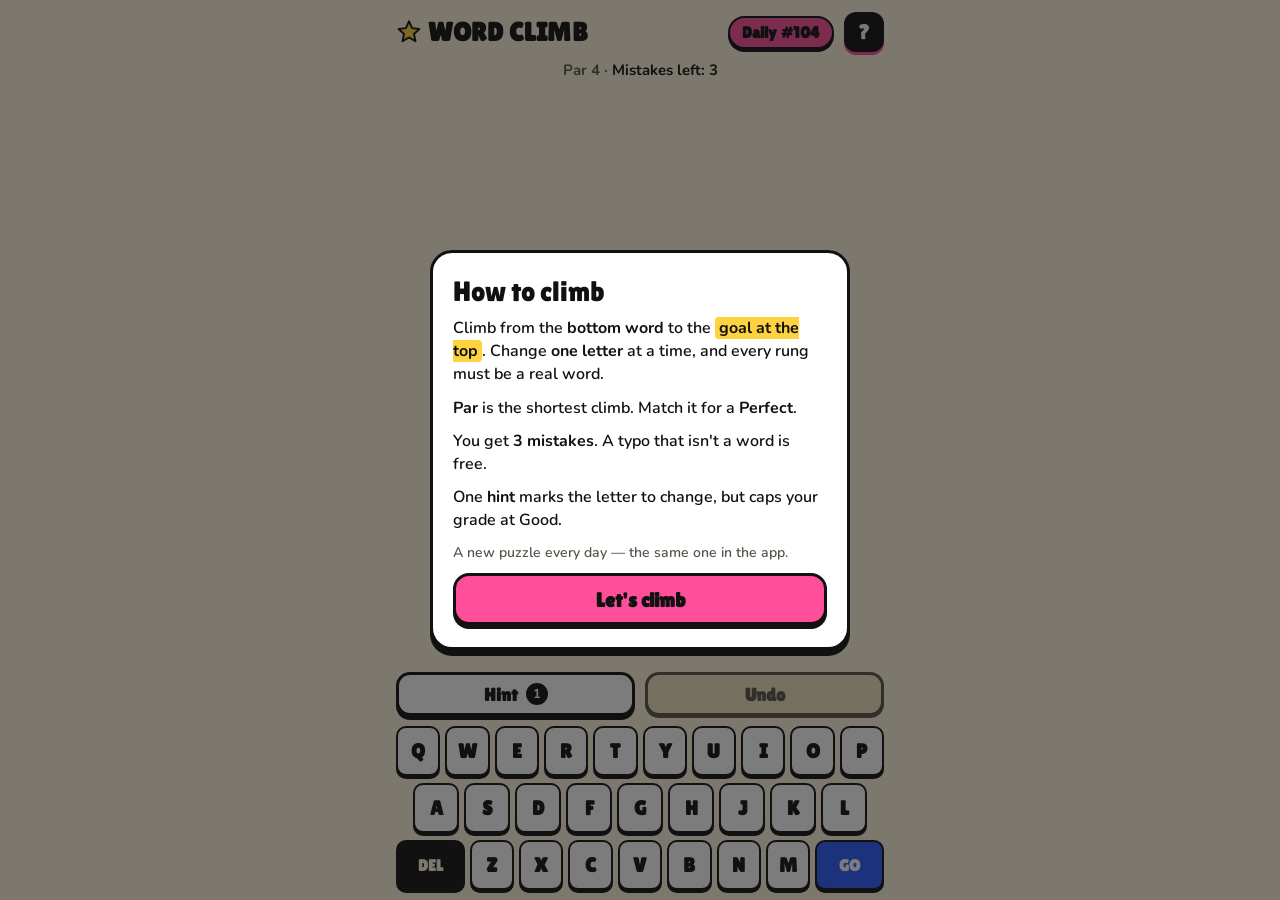
==== daily/index.html @ 74687cb7 "Daily in the browser: today's word ladder, same puzzle as the app; home page links to it" ====
<!doctype html>
<html lang="en">
<head>
<meta charset="utf-8">
<meta name="viewport" content="width=device-width, initial-scale=1, viewport-fit=cover">
<title>Word Climb Daily</title>
<meta name="description" content="Today's word ladder. Climb from one word to another, one letter at a time. A new puzzle every day.">
<meta name="theme-color" content="#FFF6E0">
<meta property="og:type" content="website">
<meta property="og:title" content="Word Climb Daily">
<meta property="og:description" content="Today's word ladder: climb from one word to another, one letter at a time. Can you match par?">
<meta property="og:url" content="https://wordclimb.github.io/daily/">
<meta property="og:image" content="https://wordclimb.github.io/daily/og-image.png">
<meta property="og:image:width" content="1024">
<meta property="og:image:height" content="500">
<meta name="twitter:card" content="summary_large_image">
<link rel="icon" type="image/png" href="icon.png">
<link rel="apple-touch-icon" href="icon.png">
<link rel="preconnect" href="https://fonts.googleapis.com">
<link rel="preconnect" href="https://fonts.gstatic.com" crossorigin>
<link href="https://fonts.googleapis.com/css2?family=Lilita+One&family=Nunito:wght@600;700;800&display=swap" rel="stylesheet">
<link rel="stylesheet" href="daily.css">
</head>
<body>
<div class="app">
  <header class="top">
    <div class="brand">
      <svg class="star" viewBox="0 0 24 24" aria-hidden="true"><path d="M12 2.2l2.9 6.2 6.7.8-5 4.6 1.4 6.7L12 17.1l-6 3.4 1.4-6.7-5-4.6 6.7-.8z"/></svg>
      <span class="word">WORD CLIMB</span>
    </div>
    <span class="pill" id="dayLabel">Daily</span>
    <button class="chip" id="helpBtn" aria-label="How to play">?</button>
  </header>
  <p class="hud" id="hud" aria-live="polite"></p>

  <main class="board-wrap" id="boardWrap">
    <div class="board" id="board" aria-label="The ladder"></div>
  </main>

  <p class="message" id="message" role="status" aria-live="polite"></p>

  <div class="powers">
    <button class="power" id="hintBtn"><span>Hint</span><span class="badge" id="hintBadge">1</span></button>
    <button class="power" id="undoBtn">Undo</button>
    <button class="power hero hidden" id="resultsBtn">Results</button>
  </div>

  <div class="keyboard" id="keyboard" aria-label="Keyboard"></div>
</div>

<div class="scrim hidden" id="helpModal" role="dialog" aria-modal="true" aria-labelledby="helpTitle">
  <div class="card">
    <h2 id="helpTitle">How to climb</h2>
    <p>Climb from the <b>bottom word</b> to the <b class="goal-word">goal at the top</b>. Change <b>one letter</b> at a time, and every rung must be a real word.</p>
    <p><b>Par</b> is the shortest climb. Match it for a <b>Perfect</b>.</p>
    <p>You get <b>3 mistakes</b>. A typo that isn't a word is free.</p>
    <p>One <b>hint</b> marks the letter to change, but caps your grade at Good.</p>
    <p class="small">A new puzzle every day — the same one in the app.</p>
    <button class="btn hero" id="helpClose">Let's climb</button>
  </div>
</div>

<div class="scrim hidden" id="resultsModal" role="dialog" aria-modal="true" aria-labelledby="gradeLabel">
  <div class="card results">
    <button class="close" id="resultsClose" aria-label="Close">✕</button>
    <div class="hero-card" id="heroCard">
      <span class="kicker" id="resultsDay"></span>
      <span class="grade" id="gradeLabel"></span>
      <span class="stars" id="starsLabel" aria-hidden="true"></span>
      <span class="route" id="routeLabel"></span>
    </div>
    <div class="facts">
      <div class="fact"><span class="k">Par → You</span><span class="v" id="parFact"></span><span class="s" id="parNote"></span></div>
      <div class="fact"><span class="k">Streak</span><span class="v" id="streakFact"></span><span class="s" id="bestNote"></span></div>
    </div>
    <div class="path" id="pathRows" aria-label="Your path"></div>
    <button class="btn hero" id="shareBtn">Share result</button>
    <p class="next" id="nextLabel"></p>
    <div class="cta" id="cta"></div>
  </div>
</div>

<script src="data.js"></script>
<script src="daily.js"></script>
</body>
</html>
---- daily/daily.css ----
/* Word Climb Daily — the app's "Bold Pop" look: cream ground, ink outlines, hard offset shadows. */
:root {
  --cream: #FFF6E0;
  --paper: #FFFFFF;
  --ink: #111111;
  --muted: #5A554B;
  --panel: #F1E4C3;
  --cobalt: #2D5BFF;
  --pink: #FF4F9A;
  --mint: #2ED48B;
  --sun: #FFD23F;
  --alert: #D13438;
  --display: "Lilita One", "Arial Rounded MT Bold", system-ui, sans-serif;
  --body: "Nunito", system-ui, -apple-system, "Segoe UI", Roboto, sans-serif;
  /* A tile fits five across the rails and eight rows above the keyboard; on short phones it stops
     at 34px and the ladder scrolls instead. */
  --tile: min(54px, calc((100vw - 132px) / 5), max(34px, calc((100svh - 430px) / 7.5)));
  --gap: max(5px, calc(var(--tile) * 0.13));
}

* { box-sizing: border-box; }
html, body { margin: 0; height: 100%; background: var(--cream); color: var(--ink); }
body { font-family: var(--body); font-weight: 700; -webkit-tap-highlight-color: transparent; }
button { font: inherit; color: inherit; cursor: pointer; }
.hidden { display: none !important; }

.app {
  display: flex; flex-direction: column; height: 100svh; max-width: 520px; margin: 0 auto;
  padding: max(12px, env(safe-area-inset-top)) 16px max(10px, env(safe-area-inset-bottom));
}

/* ── header ─────────────────────────────────────────────────────────── */
.top { display: flex; align-items: center; gap: 10px; }
.brand { display: flex; align-items: center; gap: 6px; flex: 1; min-width: 0; }
.brand .word { font-family: var(--display); font-size: 26px; letter-spacing: .5px; white-space: nowrap; }
.star { width: 26px; height: 26px; fill: var(--sun); stroke: var(--ink); stroke-width: 1.8; stroke-linejoin: round; }
.pill {
  font-family: var(--display); font-size: 16px; padding: 5px 12px; border: 2.5px solid var(--ink);
  border-radius: 999px; background: var(--pink); box-shadow: 0 3px 0 var(--ink); white-space: nowrap;
}
.chip {
  width: 40px; height: 40px; border-radius: 12px; border: none; background: var(--ink); color: var(--cream);
  font-family: var(--display); font-size: 20px; box-shadow: 0 3px 0 var(--pink);
}
.hud { margin: 8px 0 0; text-align: center; color: var(--muted); font-size: 15px; min-height: 20px; }
.hud .left { color: var(--ink); }
.hud .low { color: var(--alert); }

/* ── the ladder ─────────────────────────────────────────────────────── */
.board-wrap { flex: 1; overflow-y: auto; display: flex; justify-content: center; padding: 10px 0 6px; }
.board { position: relative; display: flex; flex-direction: column; gap: var(--gap); padding: 0 26px; margin: auto 0; }
.board::before, .board::after {           /* the rails */
  content: ""; position: absolute; top: -6px; bottom: -10px; width: 6px; border-radius: 3px; background: var(--ink);
}
.board::before { left: 4px; }
.board::after { right: 4px; }
.row { position: relative; display: flex; gap: var(--gap); justify-content: center; }
.row::before {                            /* the rung behind the tiles */
  content: ""; position: absolute; left: -22px; right: -22px; top: 50%; height: 5px; margin-top: -2.5px;
  background: var(--ink); z-index: 0;
}
.row.ground::after {                      /* the ground under the start word */
  content: ""; position: absolute; left: -34px; right: -34px; bottom: calc(var(--gap) * -1 - 10px); height: 6px;
  border-radius: 3px; background: var(--ink);
}
.tile {
  position: relative; z-index: 1; width: var(--tile); height: var(--tile); display: grid; place-items: center;
  border: 3px solid var(--ink); border-radius: calc(var(--tile) * 0.2); background: var(--paper);
  box-shadow: 0 4px 0 var(--ink); font-family: var(--display); font-size: calc(var(--tile) * 0.55);
  text-transform: uppercase; line-height: 1;
}
.tile.goal { background: var(--sun); }
.tile.rung { background: var(--mint); }
.tile.changed { background: var(--pink); }
.tile.empty { background: var(--paper); }
.tile.caret { border-color: var(--cobalt); box-shadow: 0 4px 0 var(--cobalt), 0 0 0 3px rgba(45, 91, 255, .22); }
.tile.hint { background: var(--sun); border-style: dashed; }
.row.input.bad .tile { border-color: var(--alert); color: var(--alert); }

/* ── message, power-ups ─────────────────────────────────────────────── */
.message { min-height: 22px; margin: 6px 0 4px; text-align: center; font-size: 15px; color: var(--ink); }
.message.bad { color: var(--alert); }
.message.good { color: #1b8a59; }
.powers { display: flex; gap: 10px; margin-bottom: 10px; }
.power {
  flex: 1; position: relative; display: flex; align-items: center; justify-content: center; gap: 8px;
  height: 44px; border: 3px solid var(--ink); border-radius: 14px; background: var(--paper);
  box-shadow: 0 4px 0 var(--ink); font-family: var(--display); font-size: 18px;
}
.power:disabled { background: var(--panel); color: var(--muted); box-shadow: 0 2px 0 var(--muted); border-color: var(--muted); cursor: default; }
.power.hero, .btn.hero { background: var(--pink); }
.badge {
  min-width: 22px; height: 22px; padding: 0 6px; border-radius: 11px; background: var(--ink); color: var(--cream);
  font-family: var(--body); font-size: 13px; display: inline-grid; place-items: center;
}

/* ── keyboard ───────────────────────────────────────────────────────── */
.keyboard { display: flex; flex-direction: column; gap: 7px; user-select: none; }
.krow { display: flex; gap: 5px; justify-content: center; }
.key {
  flex: 1; max-width: 46px; height: 50px; border: 2.5px solid var(--ink); border-radius: 10px; background: var(--paper);
  box-shadow: 0 3px 0 var(--ink); font-family: var(--display); font-size: 20px; padding: 0; touch-action: manipulation;
}
.key.wide { flex: 1.6; max-width: 74px; font-size: 16px; }
.key.del { background: var(--ink); color: var(--cream); }
.key.go { background: var(--cobalt); color: var(--paper); }
.key:active, .power:active, .btn:active { transform: translateY(3px); box-shadow: 0 1px 0 var(--ink); }
.key:disabled { opacity: .45; transform: none; }

/* ── modals ─────────────────────────────────────────────────────────── */
.scrim {
  position: fixed; inset: 0; z-index: 10; display: grid; place-items: center; padding: 16px;
  background: rgba(17, 17, 17, .55);
}
.card {
  position: relative; width: 100%; max-width: 420px; max-height: calc(100svh - 32px); overflow-y: auto;
  padding: 22px 20px; border: 3px solid var(--ink); border-radius: 22px; background: var(--paper);
  box-shadow: 0 6px 0 var(--ink);
}
.card h2 { font-family: var(--display); font-weight: 400; font-size: 28px; margin: 0 0 10px; }
.card p { font-size: 16px; line-height: 1.45; margin: 0 0 10px; font-weight: 600; }
.card .small { color: var(--muted); font-size: 14px; }
.goal-word { background: var(--sun); padding: 0 4px; border-radius: 4px; }
.btn {
  display: block; width: 100%; height: 52px; margin-top: 8px; border: 3px solid var(--ink); border-radius: 16px;
  background: var(--paper); box-shadow: 0 4px 0 var(--ink); font-family: var(--display); font-size: 20px;
  text-decoration: none; text-align: center; line-height: 46px;
}
.close {
  position: absolute; top: 12px; right: 12px; z-index: 2; width: 36px; height: 36px; border-radius: 10px;
  border: none; background: var(--ink); color: var(--cream); font-size: 16px;
}
.hero-card {
  display: grid; grid-template-columns: 1fr auto; gap: 2px 8px; padding: 16px; margin-bottom: 12px;
  border: 3px solid var(--ink); border-radius: 18px; background: var(--pink); box-shadow: 0 4px 0 var(--ink);
}
.hero-card.failed { background: var(--panel); }
.kicker { grid-column: 1 / -1; font-size: 13px; letter-spacing: 1px; text-transform: uppercase; }
.grade { font-family: var(--display); font-size: 44px; line-height: 1.05; text-transform: uppercase; }
.stars { align-self: center; font-size: 30px; letter-spacing: 2px; color: var(--sun); -webkit-text-stroke: 1.5px var(--ink); }
.route { grid-column: 1 / -1; font-size: 15px; text-transform: uppercase; }
.facts { display: grid; grid-template-columns: 1fr 1fr; gap: 10px; margin-bottom: 12px; }
.fact {
  display: flex; flex-direction: column; gap: 2px; padding: 12px; border: 3px solid var(--ink); border-radius: 16px;
  background: var(--paper); box-shadow: 0 3px 0 var(--ink);
}
.fact:last-child { background: var(--mint); }
.fact .k { font-size: 12px; letter-spacing: 1px; text-transform: uppercase; }
.fact .v { font-family: var(--display); font-size: 28px; }
.fact .s { font-size: 13px; color: var(--muted); }
.fact:last-child .s { color: var(--ink); }
.path { display: flex; flex-wrap: wrap; gap: 6px; justify-content: center; margin-bottom: 6px; }
.dot { width: 24px; height: 24px; border: 2.5px solid var(--ink); border-radius: 7px; }
.dot.c0 { background: var(--mint); }
.dot.c1 { background: var(--sun); }
.dot.c2 { background: var(--ink); }
.next { text-align: center; color: var(--muted); font-size: 14px; margin: 10px 0 4px; }
.cta { margin-top: 10px; padding: 14px; border: 3px solid var(--ink); border-radius: 16px; background: var(--cream); }
.cta p { font-size: 15px; margin: 0 0 4px; }
.cta .btn { background: var(--cobalt); color: var(--paper); }
.cta .fine { font-size: 13px; color: var(--muted); margin-top: 8px; }
.cta a { color: var(--cobalt); }

/* ── motion (off when the player asks for less) ─────────────────────── */
@keyframes pop { 0% { transform: scale(.82); } 60% { transform: scale(1.08); } 100% { transform: scale(1); } }
@keyframes shake { 0%, 100% { transform: translateX(0); } 20%, 60% { transform: translateX(-7px); } 40%, 80% { transform: translateX(7px); } }
@keyframes rise { from { transform: translateY(14px); opacity: 0; } to { transform: none; opacity: 1; } }
.tile.pop { animation: pop .16s ease-out; }
.row.shake { animation: shake .32s ease-in-out; }
.row.new .tile { animation: rise .28s ease-out both; }
.card { animation: rise .25s ease-out; }
@media (prefers-reduced-motion: reduce) {
  .tile.pop, .row.shake, .row.new .tile, .card { animation: none; }
}
@media (max-height: 640px) { .brand .word { font-size: 22px; } .key { height: 44px; } }
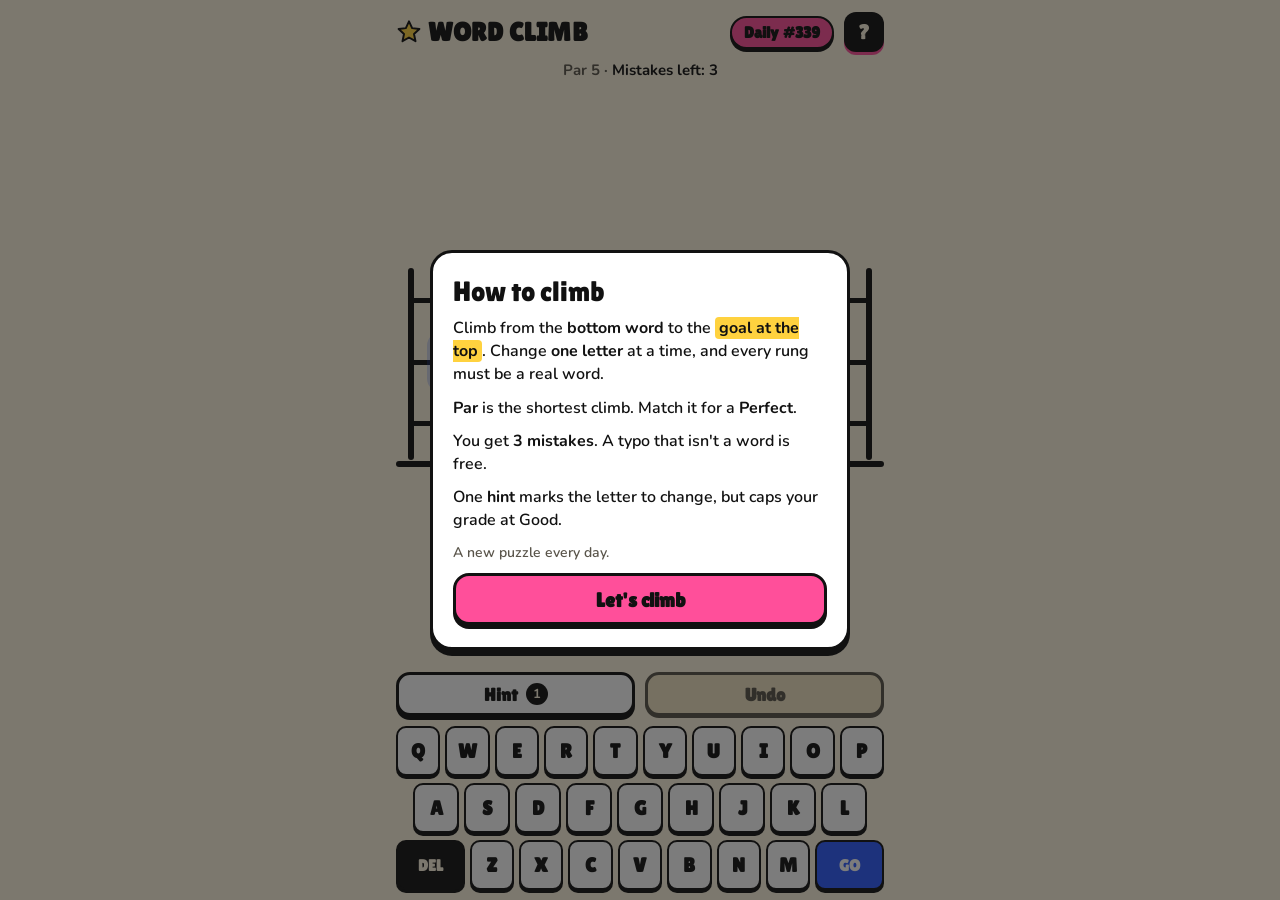
==== commit 6198a494: "Daily help: drop 'same one in the app' until the app update ships" ====
--- a/daily/index.html
+++ b/daily/index.html
@@ -55,7 +55,7 @@
     <p><b>Par</b> is the shortest climb. Match it for a <b>Perfect</b>.</p>
     <p>You get <b>3 mistakes</b>. A typo that isn't a word is free.</p>
     <p>One <b>hint</b> marks the letter to change, but caps your grade at Good.</p>
-    <p class="small">A new puzzle every day — the same one in the app.</p>
+    <p class="small">A new puzzle every day.</p>
     <button class="btn hero" id="helpClose">Let's climb</button>
   </div>
 </div>
--- a/daily/daily.css
+++ b/daily/daily.css
@@ -12,9 +12,10 @@
   --alert: #D13438;
   --display: "Lilita One", "Arial Rounded MT Bold", system-ui, sans-serif;
   --body: "Nunito", system-ui, -apple-system, "Segoe UI", Roboto, sans-serif;
-  /* A tile fits five across the rails and eight rows above the keyboard; on short phones it stops
-     at 34px and the ladder scrolls instead. */
-  --tile: min(54px, calc((100vw - 132px) / 5), max(34px, calc((100svh - 430px) / 7.5)));
+  /* A tile fits the day's word (3-7 letters, --len set by daily.js) across the rails and eight rows
+     above the keyboard; on short phones it stops at 34px and the ladder scrolls instead. */
+  --len: 5;
+  --tile: min(54px, calc((100vw - 132px) / var(--len)), max(34px, calc((100svh - 430px) / 7.5)));
   --gap: max(5px, calc(var(--tile) * 0.13));
 }
 
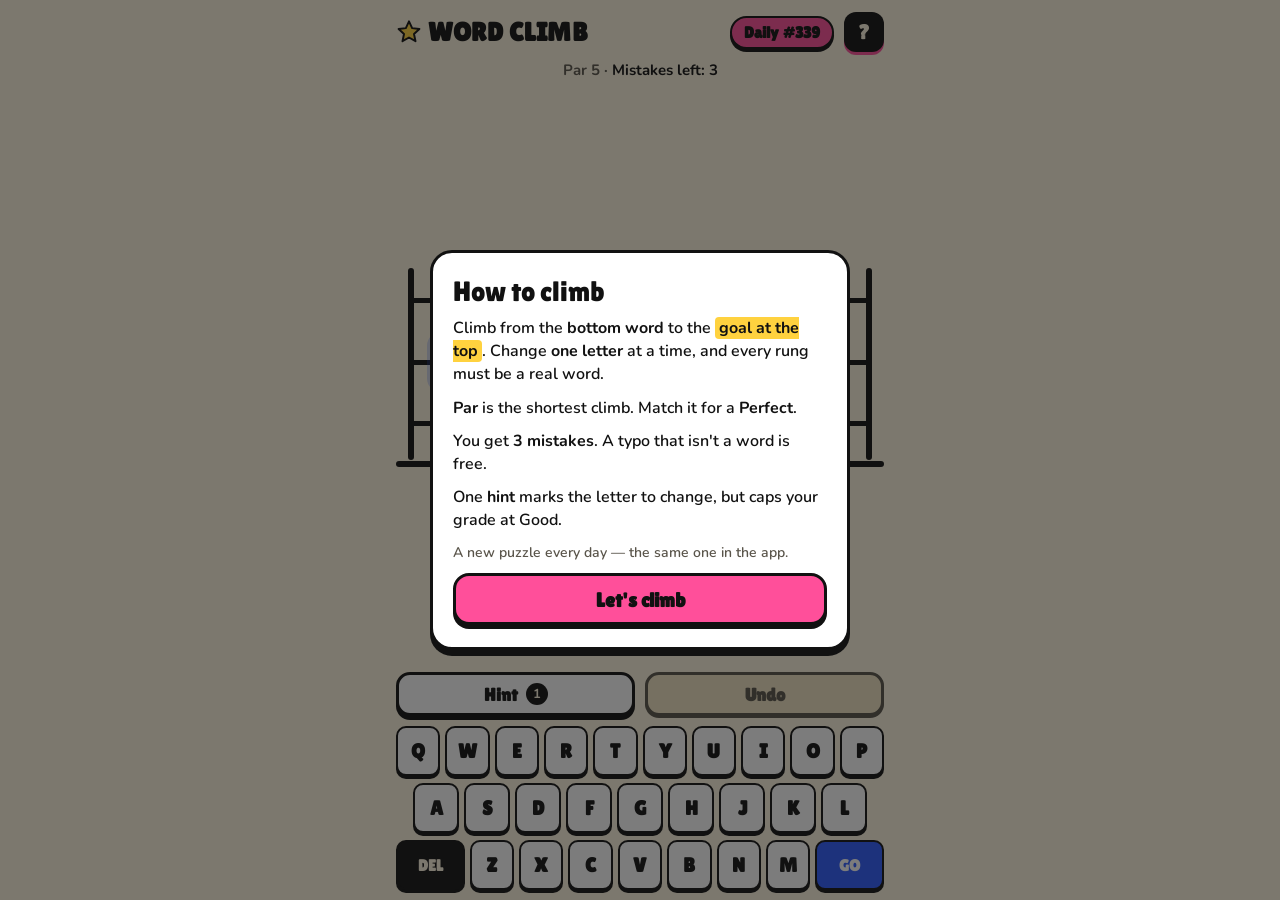
==== commit 043a8c75: "Daily help: the same puzzle as the app again (1.0.4 is out)" ====
--- a/daily/index.html
+++ b/daily/index.html
@@ -55,7 +55,7 @@
     <p><b>Par</b> is the shortest climb. Match it for a <b>Perfect</b>.</p>
     <p>You get <b>3 mistakes</b>. A typo that isn't a word is free.</p>
     <p>One <b>hint</b> marks the letter to change, but caps your grade at Good.</p>
-    <p class="small">A new puzzle every day.</p>
+    <p class="small">A new puzzle every day — the same one in the app.</p>
     <button class="btn hero" id="helpClose">Let's climb</button>
   </div>
 </div>
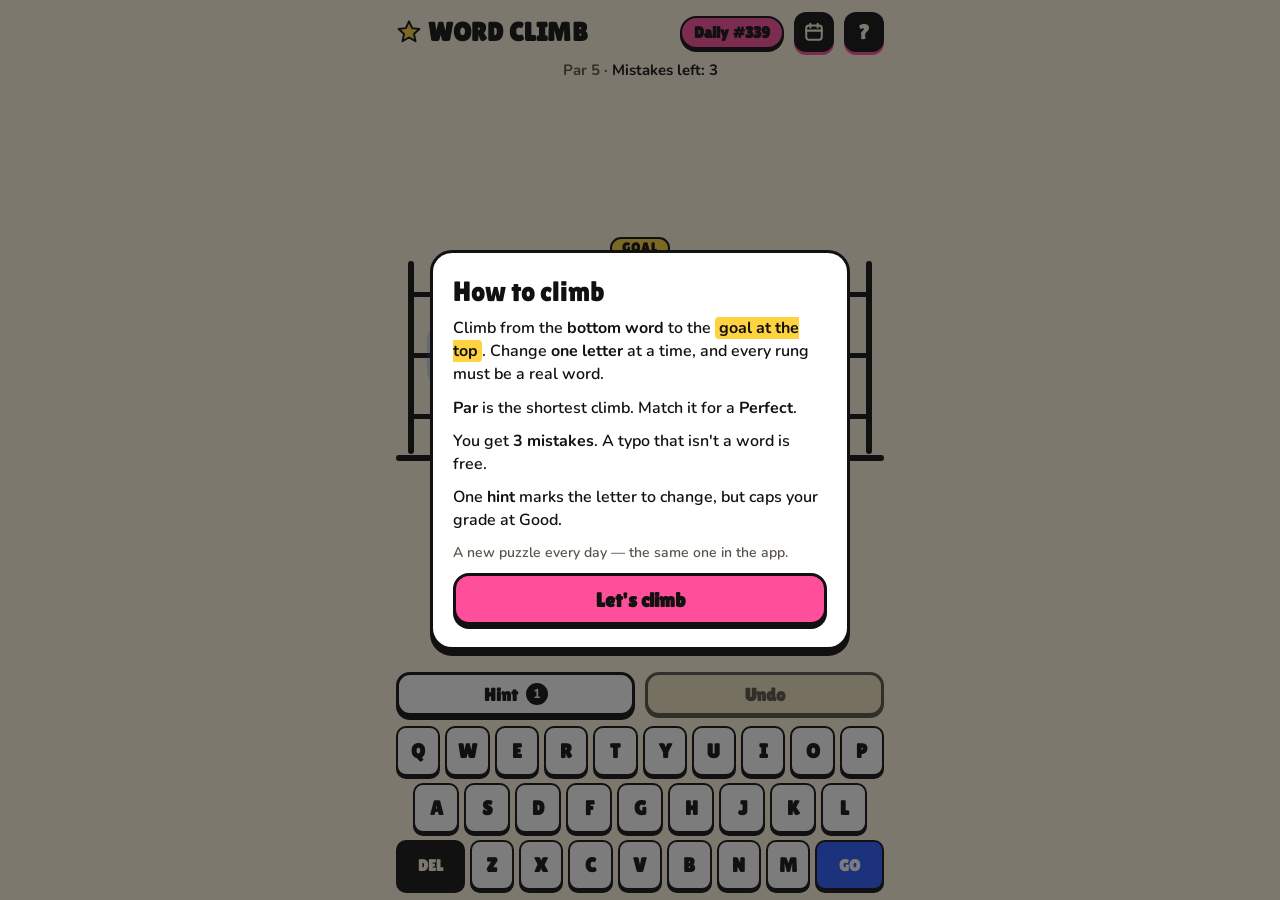
==== commit 9c77b6e6: "Daily: START/GOAL labels, More climbs button, and a calendar of your climbs - GOAL tag over the top " ====
--- a/daily/index.html
+++ b/daily/index.html
@@ -3,9 +3,22 @@
 <head>
 <meta charset="utf-8">
 <meta name="viewport" content="width=device-width, initial-scale=1, viewport-fit=cover">
-<title>Word Climb Daily</title>
-<meta name="description" content="Today's word ladder. Climb from one word to another, one letter at a time. A new puzzle every day.">
+<title>Word Climb Daily: today's free word ladder puzzle</title>
+<meta name="description" content="Today's word ladder puzzle. Climb from one word to another, one letter at a time. A new puzzle every day, free in your browser, no sign-up.">
+<link rel="canonical" href="https://wordclimb.github.io/daily/">
 <meta name="theme-color" content="#FFF6E0">
+<script type="application/ld+json">
+{
+  "@context": "https://schema.org",
+  "@type": "WebApplication",
+  "name": "Word Climb Daily",
+  "url": "https://wordclimb.github.io/daily/",
+  "applicationCategory": "GameApplication",
+  "operatingSystem": "Any",
+  "description": "A daily word ladder puzzle. Change one letter at a time to climb from the start word to the goal. The same puzzle for everyone, every day.",
+  "offers": { "@type": "Offer", "price": "0", "priceCurrency": "USD" }
+}
+</script>
 <meta property="og:type" content="website">
 <meta property="og:title" content="Word Climb Daily">
 <meta property="og:description" content="Today's word ladder: climb from one word to another, one letter at a time. Can you match par?">
@@ -29,6 +42,7 @@
       <span class="word">WORD CLIMB</span>
     </div>
     <span class="pill" id="dayLabel">Daily</span>
+    <button class="chip" id="calBtn" aria-label="Your calendar"><svg viewBox="0 0 24 24" aria-hidden="true"><rect x="3.5" y="5" width="17" height="15.5" rx="3"/><path d="M3.5 10.5h17M8 3v4M16 3v4"/></svg></button>
     <button class="chip" id="helpBtn" aria-label="How to play">?</button>
   </header>
   <p class="hud" id="hud" aria-live="polite"></p>
@@ -43,6 +57,7 @@
     <button class="power" id="hintBtn"><span>Hint</span><span class="badge" id="hintBadge">1</span></button>
     <button class="power" id="undoBtn">Undo</button>
     <button class="power hero hidden" id="resultsBtn">Results</button>
+    <a class="power app hidden" id="appBtn" href="https://play.google.com/store/apps/details?id=com.garnergames.starladder">More climbs</a>
   </div>
 
   <div class="keyboard" id="keyboard" aria-label="Keyboard"></div>
@@ -71,12 +86,32 @@
     </div>
     <div class="facts">
       <div class="fact"><span class="k">Par → You</span><span class="v" id="parFact"></span><span class="s" id="parNote"></span></div>
-      <div class="fact"><span class="k">Streak</span><span class="v" id="streakFact"></span><span class="s" id="bestNote"></span></div>
+      <button class="fact tap" id="streakTile"><span class="k">Streak</span><span class="v" id="streakFact"></span><span class="s" id="bestNote"></span></button>
     </div>
     <div class="path" id="pathRows" aria-label="Your path"></div>
     <button class="btn hero" id="shareBtn">Share result</button>
+    <div class="cta" id="cta"></div>
     <p class="next" id="nextLabel"></p>
-    <div class="cta" id="cta"></div>
+  </div>
+</div>
+
+<div class="scrim hidden" id="calModal" role="dialog" aria-modal="true" aria-labelledby="calTitle">
+  <div class="card cal">
+    <button class="close" id="calClose" aria-label="Close">✕</button>
+    <h2 id="calTitle">Your climbs</h2>
+    <div class="facts three">
+      <div class="fact streak"><span class="k">Streak</span><span class="v" id="calStreak"></span><span class="s" id="calBest"></span></div>
+      <div class="fact solved"><span class="k">Solved</span><span class="v" id="calSolved"></span><span class="s">days</span></div>
+      <div class="fact"><span class="k">Not solved</span><span class="v" id="calMissed"></span><span class="s">days</span></div>
+    </div>
+    <div class="month">
+      <button class="nav" id="calPrev" aria-label="Previous month">‹</button>
+      <span id="calMonth"></span>
+      <button class="nav" id="calNext" aria-label="Next month">›</button>
+    </div>
+    <div class="cal-grid" id="calGrid"></div>
+    <div class="legend"><span><i class="solved"></i>Solved</span><span><i class="failed"></i>Tried, not solved</span><span><i class="missed"></i>Missed</span></div>
+    <p class="small center">Your climbs are saved in this browser.</p>
   </div>
 </div>
 
--- a/daily/daily.css
+++ b/daily/daily.css
@@ -13,9 +13,9 @@
   --display: "Lilita One", "Arial Rounded MT Bold", system-ui, sans-serif;
   --body: "Nunito", system-ui, -apple-system, "Segoe UI", Roboto, sans-serif;
   /* A tile fits the day's word (3-7 letters, --len set by daily.js) across the rails and eight rows
-     above the keyboard; on short phones it stops at 34px and the ladder scrolls instead. */
+     above the keyboard (less the GOAL / START tags); on short phones it stops at 34px and the ladder scrolls instead. */
   --len: 5;
-  --tile: min(54px, calc((100vw - 132px) / var(--len)), max(34px, calc((100svh - 430px) / 7.5)));
+  --tile: min(54px, calc((100vw - 132px) / var(--len)), max(34px, calc((100svh - 470px) / 7.5)));
   --gap: max(5px, calc(var(--tile) * 0.13));
 }
 
@@ -49,10 +49,18 @@
 
 /* ── the ladder ─────────────────────────────────────────────────────── */
 .board-wrap { flex: 1; overflow-y: auto; display: flex; justify-content: center; padding: 10px 0 6px; }
-.board { position: relative; display: flex; flex-direction: column; gap: var(--gap); padding: 0 26px; margin: auto 0; }
+/* Room above the goal and below the ground for the GOAL / START tags; the rails still end just past the rows. */
+.board { position: relative; display: flex; flex-direction: column; gap: var(--gap); padding: 30px 26px calc(var(--gap) + 36px); margin: auto 0; }
 .board::before, .board::after {           /* the rails */
-  content: ""; position: absolute; top: -6px; bottom: -10px; width: 6px; border-radius: 3px; background: var(--ink);
-}
+  content: ""; position: absolute; top: 24px; bottom: calc(var(--gap) + 26px); width: 6px; border-radius: 3px; background: var(--ink);
+}
+.tag {                                    /* GOAL over the top word, START under the ground */
+  position: absolute; left: 50%; transform: translateX(-50%); z-index: 2; height: 22px; padding: 0 10px;
+  border: 2.5px solid var(--ink); border-radius: 999px; background: var(--paper); box-shadow: 0 2px 0 var(--ink);
+  font-family: var(--display); font-size: 13px; line-height: 17px; letter-spacing: 1px; white-space: nowrap;
+}
+.tag.goal-tag { top: 0; background: var(--sun); }
+.tag.start-tag { bottom: 0; }
 .board::before { left: 4px; }
 .board::after { right: 4px; }
 .row { position: relative; display: flex; gap: var(--gap); justify-content: center; }
@@ -90,6 +98,7 @@
 }
 .power:disabled { background: var(--panel); color: var(--muted); box-shadow: 0 2px 0 var(--muted); border-color: var(--muted); cursor: default; }
 .power.hero, .btn.hero { background: var(--pink); }
+.power.app { background: var(--cobalt); color: var(--paper); text-decoration: none; }
 .badge {
   min-width: 22px; height: 22px; padding: 0 6px; border-radius: 11px; background: var(--ink); color: var(--cream);
   font-family: var(--body); font-size: 13px; display: inline-grid; place-items: center;
@@ -173,4 +182,40 @@
 @media (prefers-reduced-motion: reduce) {
   .tile.pop, .row.shake, .row.new .tile, .card { animation: none; }
 }
+/* ── calendar ───────────────────────────────────────────────────────── */
+.chip svg { display: block; width: 22px; height: 22px; margin: auto; fill: none; stroke: currentColor; stroke-width: 2.2; stroke-linecap: round; }
+.fact.tap { text-align: left; cursor: pointer; }   /* the results Streak tile opens the calendar */
+.facts.three { grid-template-columns: repeat(3, 1fr); gap: 8px; }
+.cal .fact { padding: 10px; background: var(--paper); }
+.cal .fact .v { font-size: 24px; }
+.cal .fact.streak { background: var(--sun); }
+.cal .fact.solved { background: var(--mint); }
+.cal .fact:last-child { background: var(--paper); }
+.cal .fact:last-child .s { color: var(--muted); }
+.month { display: flex; align-items: center; justify-content: space-between; margin: 2px 0 10px; font-family: var(--display); font-size: 20px; }
+.month .nav {
+  width: 36px; height: 36px; padding: 0; border: 2.5px solid var(--ink); border-radius: 10px; background: var(--paper);
+  box-shadow: 0 3px 0 var(--ink); font-family: var(--display); font-size: 22px; line-height: 1;
+}
+.month .nav:disabled { opacity: .3; box-shadow: none; cursor: default; }
+.cal-grid { display: grid; grid-template-columns: repeat(7, 1fr); gap: 5px; }
+.cal-grid .dow { text-align: center; font-size: 12px; color: var(--muted); }
+.day { aspect-ratio: 1; display: grid; place-items: center; border: 2px solid transparent; border-radius: 9px; font-size: 14px; }
+.day.solved { background: var(--mint); border-color: var(--ink); }
+.day.failed { background: var(--ink); border-color: var(--ink); color: var(--cream); }
+.day.missed { background: var(--panel); }
+.day.before { color: var(--muted); }
+.day.future { color: var(--muted); opacity: .45; }
+.day.today { background: var(--paper); border-color: var(--ink); }
+.day.now { box-shadow: 0 0 0 3px var(--cobalt); }
+.legend { display: flex; flex-wrap: wrap; justify-content: center; gap: 6px 14px; margin: 14px 0 6px; font-size: 13px; }
+.legend i { display: inline-block; width: 14px; height: 14px; margin-right: 5px; vertical-align: -2px; border: 2px solid var(--ink); border-radius: 4px; }
+.legend i.solved { background: var(--mint); }
+.legend i.failed { background: var(--ink); }
+.legend i.missed { background: var(--panel); border-color: var(--panel); }
+.card .small.center { text-align: center; margin: 4px 0 0; }
+
+/* Narrow phones: "#313" instead of "Daily #313", and a smaller wordmark, so four header items fit. */
+@media (max-width: 420px) { .pill .long { display: none; } }
+@media (max-width: 374px) { .brand .star { display: none; } .top .brand .word { font-size: 18px; } .top { gap: 8px; } }
 @media (max-height: 640px) { .brand .word { font-size: 22px; } .key { height: 44px; } }
